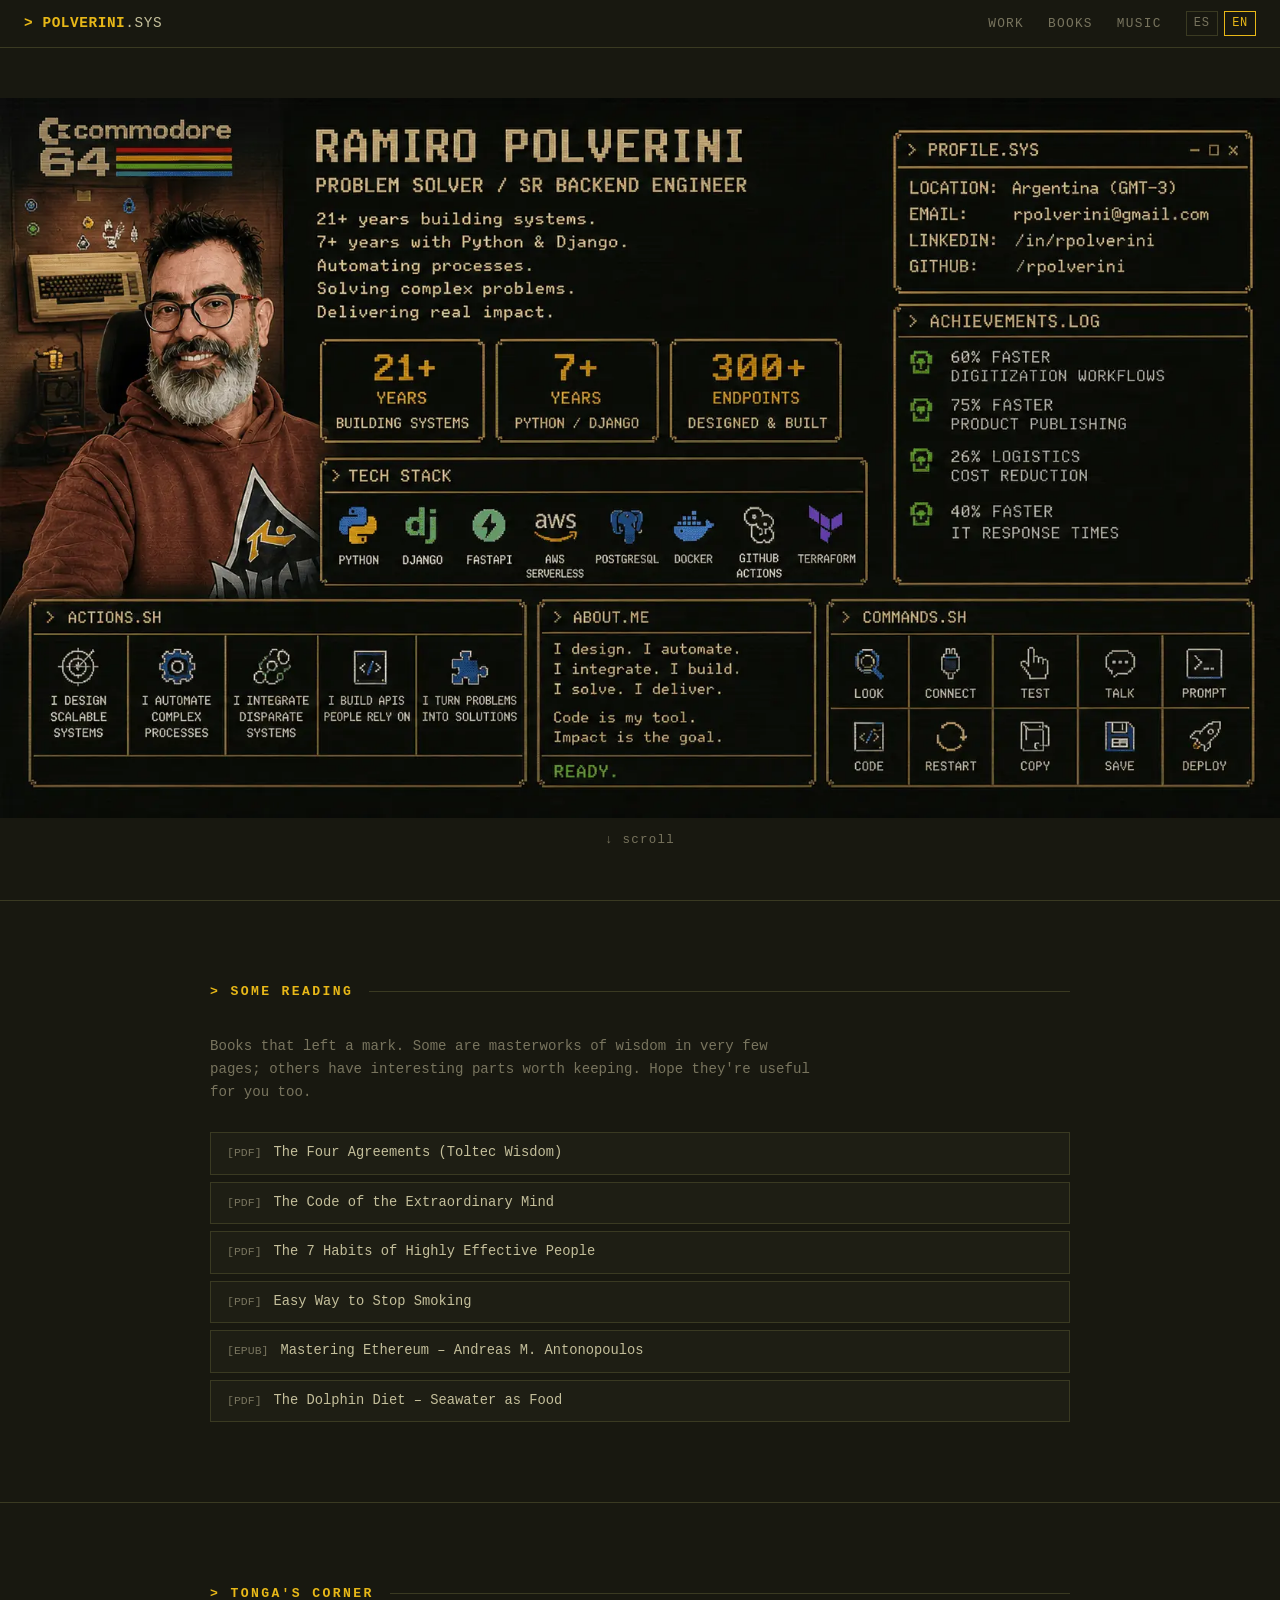
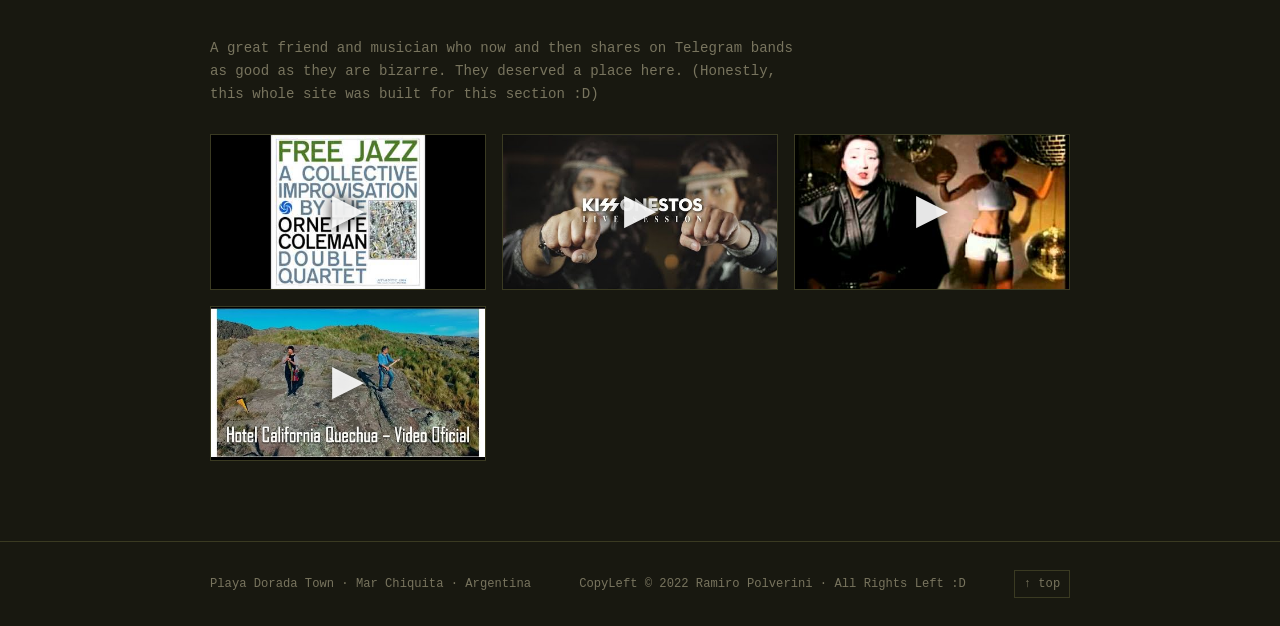
==== en/index.html @ bbb86a29 "Rediseño completo del sitio personal - Nueva estética retro terminal (Commodore 64) basada en el CV " ====
<!doctype html>
<html lang="en">
<head>
  <meta charset="utf-8">
  <meta name="viewport" content="width=device-width, initial-scale=1">
  <title>Ramiro Polverini – SR Backend Engineer</title>
  <meta name="description" content="Personal portfolio of Ramiro Polverini – Problem Solver / SR Backend Engineer. Playa Dorada, Mar Chiquita, Argentina.">
  <link rel="preload" as="image" href="../images/graphic_cv/GraphicCV.legacy.English.webp" type="image/webp">
  <link rel="stylesheet" href="../css/style.css">
</head>
<body>

  <nav class="nav" id="top">
    <a href="#laboral" class="nav-brand">&gt;&nbsp;POLVERINI<span>.SYS</span></a>
    <button class="nav-toggle" id="nav-toggle" aria-label="Menu" aria-expanded="false">&#9776;</button>
    <div class="nav-end" id="nav-end">
      <ul class="nav-links">
        <li><a href="#laboral">Work</a></li>
        <li><a href="#libros">Books</a></li>
        <li><a href="#musica">Music</a></li>
      </ul>
      <div class="nav-lang">
        <a href="../index.html">ES</a>
        <a href="index.html" aria-current="true">EN</a>
      </div>
    </div>
  </nav>

  <main>

    <!-- ═══════════════════════════════════════
         WORK — Graphic CV fullscreen
         ═══════════════════════════════════════ -->
    <section id="laboral">
      <div class="cv-wrap">
        <picture>
          <source srcset="../images/graphic_cv/GraphicCV.legacy.English.webp" type="image/webp">
          <img
            src="../images/graphic_cv/GraphicCV.legacy.English.png"
            alt="Graphic CV – Ramiro Polverini, SR Backend Engineer"
            width="1672"
            height="941"
            fetchpriority="high"
          >
        </picture>

        <!--
          Hotspots on the CV image (PROFILE.SYS, top-right corner).
          Coordinates over 1672×941 image:
            LinkedIn: y≈155-190px (16.5%–20.2%), x≈1062px+ (63.5%)
            GitHub:   y≈193-228px (20.5%–24.2%), x≈1062px+ (63.5%)
          Adjust top/height if the image changes.
        -->
        <a class="cv-link"
           href="https://www.linkedin.com/in/rpolverini/"
           target="_blank" rel="noopener"
           aria-label="LinkedIn – Ramiro Polverini"
           style="top:15%;left:63%;width:35%;height:6%"></a>

        <a class="cv-link"
           href="https://github.com/rpolverini"
           target="_blank" rel="noopener"
           aria-label="GitHub – rpolverini"
           style="top:21%;left:63%;width:35%;height:6%"></a>
      </div>
      <p class="scroll-hint">&#x2193;&nbsp;scroll</p>
    </section>

    <!-- ═══════════════════════════════════════
         BOOKS — Reading Picks
         ═══════════════════════════════════════ -->
    <section id="libros" class="section">
      <div class="section-inner">
        <div class="section-heading"><h2>Some Reading</h2></div>
        <p class="section-desc">
          Books that left a mark. Some are masterworks of wisdom in very
          few pages; others have interesting parts worth keeping.
          Hope they're useful for you too.
        </p>
        <div class="book-list">
          <a class="book-item" href="../libros/los-4acuerdos.pdf">
            The Four Agreements (Toltec Wisdom)
          </a>
          <a class="book-item" href="../libros/El_codigo.pdf">
            The Code of the Extraordinary Mind
          </a>
          <a class="book-item" href="../libros/Los_7_Habitos.pdf">
            The 7 Habits of Highly Effective People
          </a>
          <a class="book-item" href="../libros/Es_facil_dejar_de_fumar.pdf">
            Easy Way to Stop Smoking
          </a>
          <a class="book-item epub" href="../libros/Mastering_Ethereum.epub">
            Mastering Ethereum – Andreas M. Antonopoulos
          </a>
          <a class="book-item" href="../libros/la_dieta_del_delfin.pdf">
            The Dolphin Diet – Seawater as Food
          </a>
        </div>
      </div>
    </section>

    <!-- ═══════════════════════════════════════
         MUSIC — El Rincón del Tonga
         ═══════════════════════════════════════ -->
    <section id="musica" class="section">
      <div class="section-inner">
        <div class="section-heading"><h2>Tonga's Corner</h2></div>
        <p class="section-desc">
          A great friend and musician who now and then shares on Telegram
          bands as good as they are bizarre. They deserved a place here.
          (Honestly, this whole site was built for this section :D)
        </p>
        <div class="yt-grid">
          <a class="yt-card" href="https://www.youtube.com/watch?v=iPDzlSda8P8"
             target="_blank" rel="noopener" aria-label="Watch on YouTube">
            <img src="../images/yt/iPDzlSda8P8.jpg" alt="" width="480" height="360" loading="lazy">
            <span class="yt-play">&#9654;</span>
          </a>
          <a class="yt-card" href="https://www.youtube.com/watch?v=MuTVmB80Cak"
             target="_blank" rel="noopener" aria-label="Watch on YouTube">
            <img src="../images/yt/MuTVmB80Cak.jpg" alt="" width="480" height="360" loading="lazy">
            <span class="yt-play">&#9654;</span>
          </a>
          <a class="yt-card" href="https://www.youtube.com/watch?v=lpZTxSGl_vs"
             target="_blank" rel="noopener" aria-label="Watch on YouTube">
            <img src="../images/yt/lpZTxSGl_vs.jpg" alt="" width="480" height="360" loading="lazy">
            <span class="yt-play">&#9654;</span>
          </a>
          <a class="yt-card" href="https://www.youtube.com/watch?v=5fhE6Aqb_p0"
             target="_blank" rel="noopener" aria-label="Watch on YouTube">
            <img src="../images/yt/5fhE6Aqb_p0.jpg" alt="" width="480" height="360" loading="lazy">
            <span class="yt-play">&#9654;</span>
          </a>
        </div>
      </div>
    </section>

  </main>

  <footer class="site-footer">
    <div class="footer-inner">
      <span>Playa Dorada Town &middot; Mar Chiquita &middot; Argentina</span>
      <span>CopyLeft &copy; 2022 Ramiro Polverini &middot; All Rights Left :D</span>
      <a href="#top" class="back-top">&#x2191;&nbsp;top</a>
    </div>
  </footer>

  <script>
    (function(){
      var btn = document.getElementById('nav-toggle');
      var menu = document.getElementById('nav-end');
      btn.addEventListener('click', function(){
        var open = menu.classList.toggle('open');
        btn.setAttribute('aria-expanded', open);
      });
    })();
  </script>

</body>
</html>
---- css/style.css ----
/* ── RESET ──────────────────────────────────────── */
*, *::before, *::after { box-sizing: border-box; margin: 0; padding: 0; }

/* ── TOKENS ─────────────────────────────────────── */
:root {
  --bg:      #181810;
  --surface: #1e1e14;
  --border:  #3a3a22;
  --text:    #c4bf9b;
  --muted:   #78745e;
  --accent:  #e8b818;
  --green:   #5ab85a;
  --nav-h:   48px;
}

/* ── BASE ────────────────────────────────────────── */
html { scroll-behavior: smooth; }

body {
  background: var(--bg);
  color: var(--text);
  font-family: 'Courier New', Courier, monospace;
  font-size: 16px;
  line-height: 1.65;
}

a { color: var(--accent); text-decoration: none; }
a:hover { color: #f5d050; }

/* ── NAVBAR ──────────────────────────────────────── */
.nav {
  position: fixed;
  top: 0; left: 0; right: 0;
  z-index: 50;
  height: var(--nav-h);
  background: var(--bg);
  border-bottom: 1px solid var(--border);
  display: flex;
  align-items: center;
  padding: 0 1.5rem;
  gap: 1.5rem;
}

.nav-brand {
  color: var(--accent);
  font-weight: bold;
  font-size: 0.9rem;
  letter-spacing: 0.04em;
  flex-shrink: 0;
}
.nav-brand span { color: var(--text); font-weight: normal; }

.nav-end {
  margin-left: auto;
  display: flex;
  align-items: center;
  gap: 1.5rem;
}

.nav-links {
  display: flex;
  align-items: center;
  gap: 1.5rem;
  list-style: none;
}

.nav-links a {
  color: var(--muted);
  font-size: 0.8rem;
  letter-spacing: 0.1em;
  text-transform: uppercase;
  transition: color 0.15s;
}
.nav-links a:hover { color: var(--accent); }

.nav-lang {
  display: flex;
  gap: 0.4rem;
}
.nav-lang a {
  font-size: 0.75rem;
  color: var(--muted);
  border: 1px solid var(--border);
  padding: 0.1rem 0.45rem;
  letter-spacing: 0.05em;
  transition: color 0.15s, border-color 0.15s;
}
.nav-lang a:hover,
.nav-lang a[aria-current] {
  color: var(--accent);
  border-color: var(--accent);
}

.nav-toggle {
  display: none;
  background: none;
  border: 1px solid var(--border);
  color: var(--accent);
  padding: 0.2rem 0.55rem;
  font-size: 1.1rem;
  cursor: pointer;
  font-family: inherit;
  line-height: 1;
  transition: border-color 0.15s;
}
.nav-toggle:hover { border-color: var(--accent); }

/* ── HERO (CV fullscreen) ────────────────────────── */
#laboral {
  padding-top: var(--nav-h);
  min-height: 100vh;
  display: flex;
  flex-direction: column;
  align-items: center;
  justify-content: center;
  background: var(--bg);
}

.cv-wrap {
  position: relative;
  width: 100%;
  max-width: 1672px;
  margin: 0 auto;
}

.cv-wrap img {
  display: block;
  width: 100%;
  height: auto;
}

/* Invisible clickable hotspots on the CV image */
.cv-link {
  position: absolute;
  display: block;
  cursor: pointer;
  border-radius: 2px;
  transition: background 0.15s, outline 0.15s;
}
.cv-link:hover {
  background: rgba(232, 184, 24, 0.10);
  outline: 1px solid rgba(232, 184, 24, 0.30);
}

.scroll-hint {
  margin-top: 0.75rem;
  color: var(--muted);
  font-size: 0.78rem;
  letter-spacing: 0.1em;
  animation: bob 1.8s ease-in-out infinite;
  user-select: none;
}
@keyframes bob {
  0%, 100% { transform: translateY(0); }
  50%       { transform: translateY(5px); }
}

/* ── SECTIONS ────────────────────────────────────── */
.section {
  padding: 5rem 1.5rem;
  border-top: 1px solid var(--border);
}

.section-inner {
  max-width: 860px;
  margin: 0 auto;
}

.section-heading {
  display: flex;
  align-items: center;
  gap: 1rem;
  margin-bottom: 2rem;
}
.section-heading h2 {
  color: var(--accent);
  font-size: 0.82rem;
  letter-spacing: 0.18em;
  text-transform: uppercase;
  white-space: nowrap;
}
.section-heading h2::before { content: '> '; }
.section-heading::after {
  content: '';
  flex: 1;
  height: 1px;
  background: var(--border);
}

.section-desc {
  color: var(--muted);
  font-size: 0.88rem;
  margin-bottom: 1.75rem;
  max-width: 600px;
}

/* ── LIBROS ──────────────────────────────────────── */
.book-list {
  display: flex;
  flex-direction: column;
  gap: 0.45rem;
}

.book-item {
  display: flex;
  align-items: baseline;
  gap: 0.75rem;
  padding: 0.55rem 1rem;
  border: 1px solid var(--border);
  background: var(--surface);
  color: var(--text);
  font-size: 0.86rem;
  transition: border-color 0.15s, color 0.15s, background 0.15s;
}
.book-item::before {
  content: '[PDF]';
  color: var(--muted);
  font-size: 0.72rem;
  flex-shrink: 0;
}
.book-item.epub::before { content: '[EPUB]'; }
.book-item:hover {
  color: var(--accent);
  border-color: var(--accent);
  background: #22221a;
}

/* ── MUSICA ──────────────────────────────────────── */
.yt-grid {
  display: grid;
  grid-template-columns: repeat(auto-fill, minmax(260px, 1fr));
  gap: 1rem;
}

.yt-card {
  position: relative;
  display: block;
  border: 1px solid var(--border);
  overflow: hidden;
  aspect-ratio: 16/9;
  background: var(--surface);
  transition: border-color 0.15s;
}
.yt-card:hover { border-color: var(--accent); }

.yt-card img {
  width: 100%;
  height: 100%;
  object-fit: cover;
  display: block;
  transition: opacity 0.2s;
}
.yt-card:hover img { opacity: 0.72; }

.yt-play {
  position: absolute;
  inset: 0;
  display: flex;
  align-items: center;
  justify-content: center;
  font-size: 2.6rem;
  color: rgba(255, 255, 255, 0.9);
  text-shadow: 0 0 14px rgba(0, 0, 0, 0.85);
  pointer-events: none;
  transition: transform 0.2s;
}
.yt-card:hover .yt-play { transform: scale(1.15); }

/* ── FOOTER ──────────────────────────────────────── */
.site-footer {
  border-top: 1px solid var(--border);
  padding: 1.75rem 1.5rem;
  font-size: 0.76rem;
  color: var(--muted);
}

.footer-inner {
  max-width: 860px;
  margin: 0 auto;
  display: flex;
  justify-content: space-between;
  align-items: center;
  flex-wrap: wrap;
  gap: 0.75rem;
}

.footer-inner a { color: var(--muted); }
.footer-inner a:hover { color: var(--accent); }

.back-top {
  border: 1px solid var(--border);
  padding: 0.2rem 0.55rem;
  transition: color 0.15s, border-color 0.15s;
}
.back-top:hover {
  color: var(--accent) !important;
  border-color: var(--accent);
}

/* ── RESPONSIVE ──────────────────────────────────── */
@media (max-width: 700px) {
  .nav-toggle { display: block; }

  .nav-end {
    display: none;
    flex-direction: column;
    align-items: flex-start;
    position: absolute;
    top: var(--nav-h);
    left: 0; right: 0;
    background: var(--bg);
    border-bottom: 1px solid var(--border);
    padding: 1rem 1.5rem;
    gap: 1rem;
  }
  .nav-end.open { display: flex; }

  .nav-links {
    flex-direction: column;
    align-items: flex-start;
    gap: 0.8rem;
  }

  .section { padding: 3rem 1rem; }
  .yt-grid { grid-template-columns: 1fr; }
}
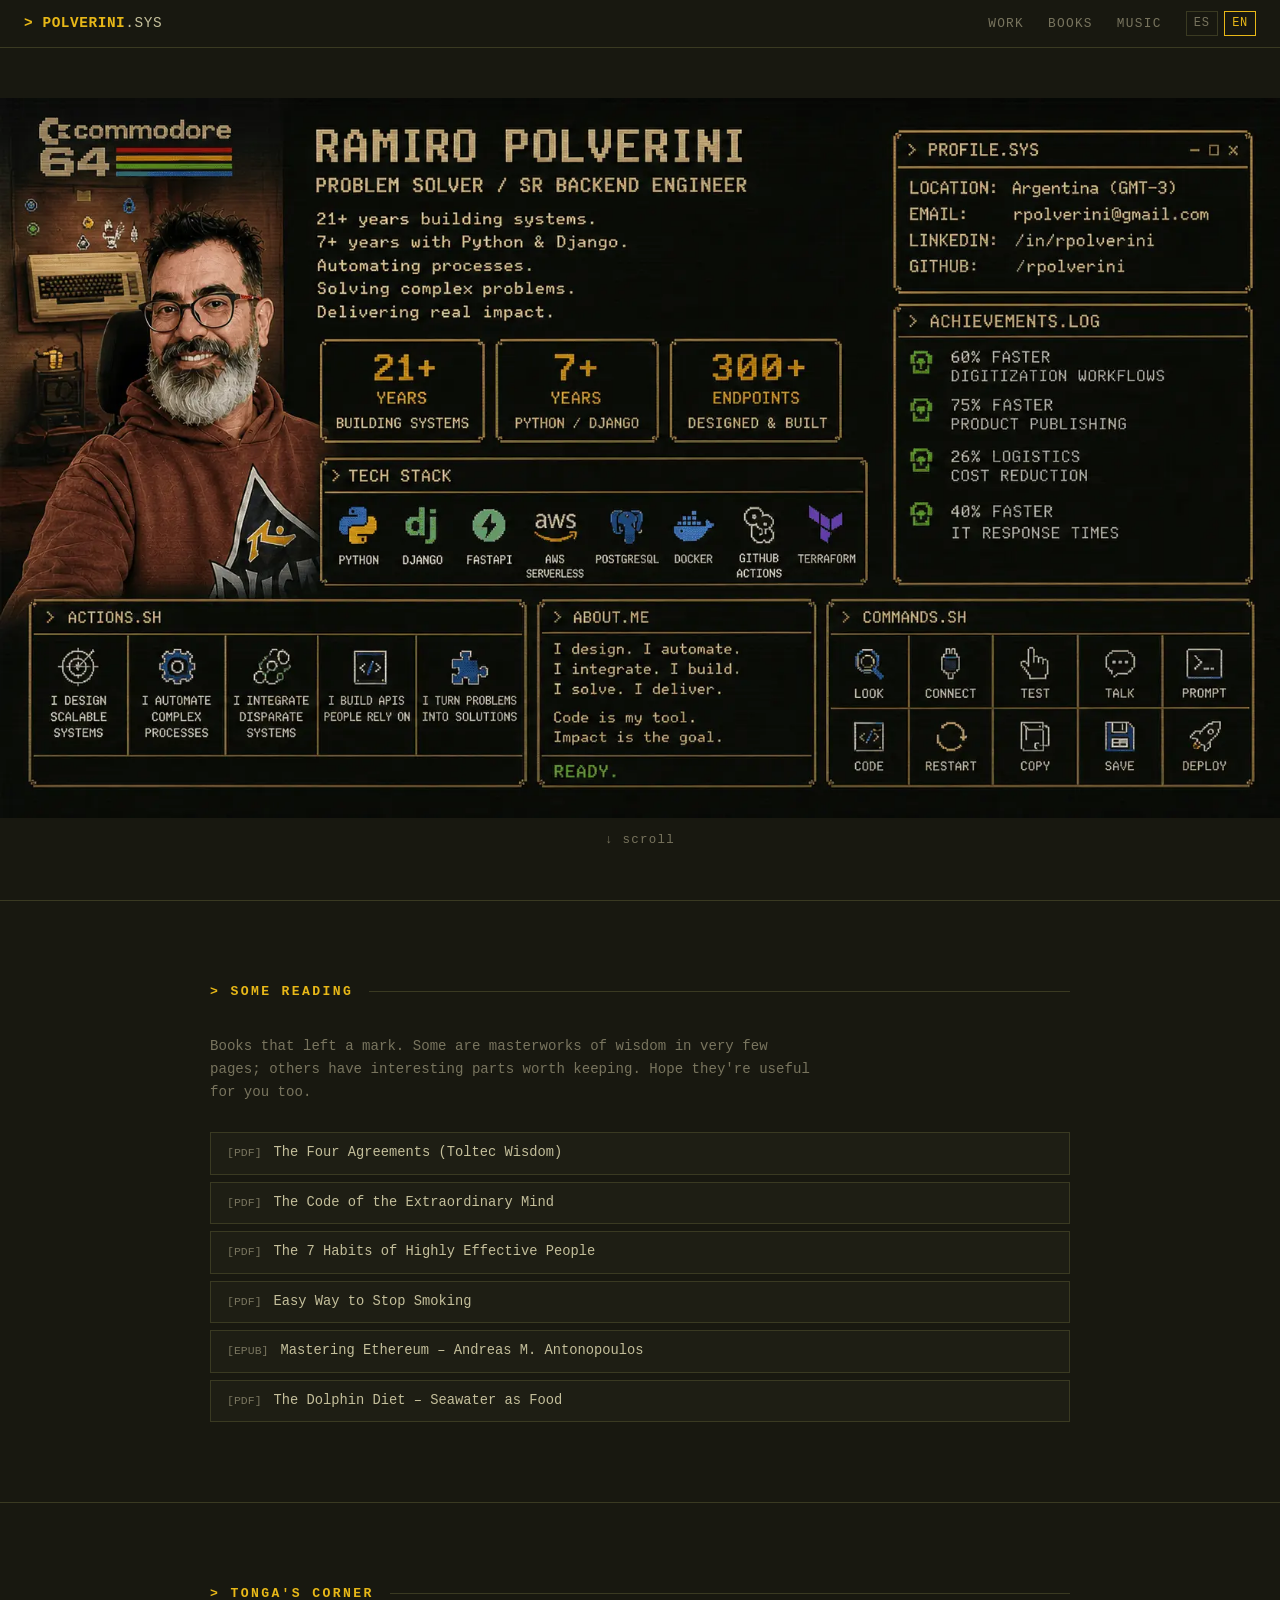
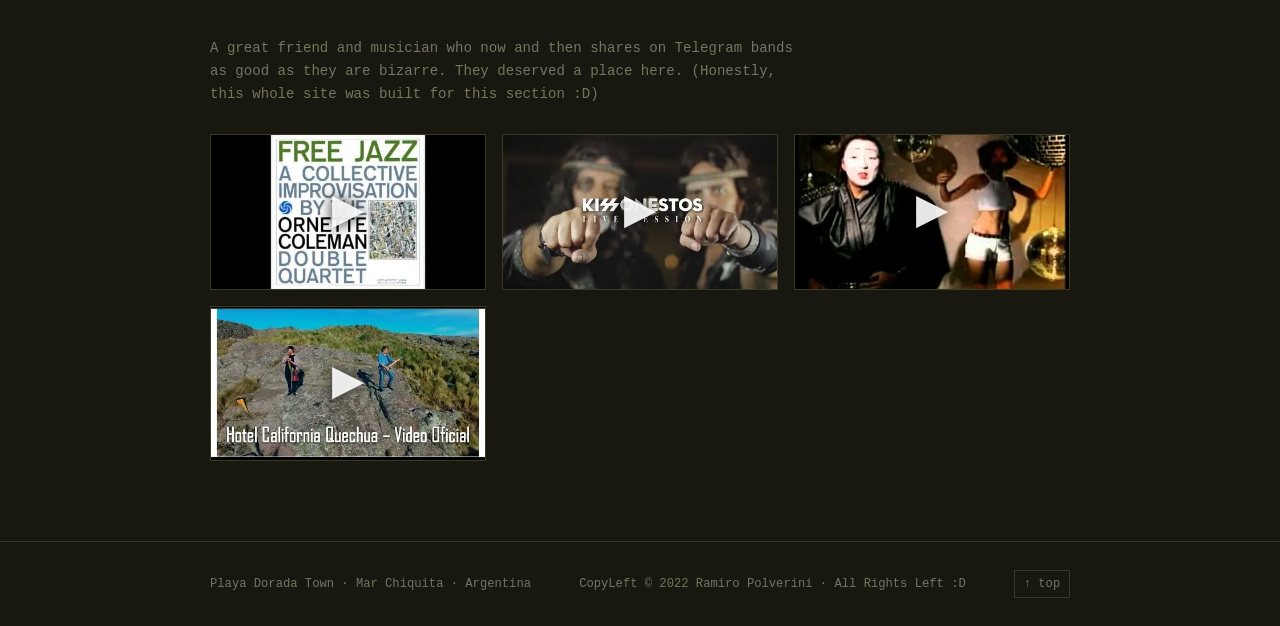
==== commit 3a1d664e: "Optimizaciones PageSpeed: CSS inline, srcset responsive, WebP - CSS inlineado en ambos HTML (elimina" ====
--- a/en/index.html
+++ b/en/index.html
@@ -5,8 +5,88 @@
   <meta name="viewport" content="width=device-width, initial-scale=1">
   <title>Ramiro Polverini – SR Backend Engineer</title>
   <meta name="description" content="Personal portfolio of Ramiro Polverini – Problem Solver / SR Backend Engineer. Playa Dorada, Mar Chiquita, Argentina.">
-  <link rel="preload" as="image" href="../images/graphic_cv/GraphicCV.legacy.English.webp" type="image/webp">
-  <link rel="stylesheet" href="../css/style.css">
+
+  <!-- Preload LCP image with responsive srcset -->
+  <link rel="preload" as="image"
+    imagesrcset="../images/graphic_cv/GraphicCV.legacy.English-840w.webp 840w,
+                 ../images/graphic_cv/GraphicCV.legacy.English.webp 1672w"
+    imagesizes="100vw"
+    fetchpriority="high">
+
+  <style>
+/* ── RESET ──────────────────────────────────────── */
+*,*::before,*::after{box-sizing:border-box;margin:0;padding:0}
+/* ── TOKENS ─────────────────────────────────────── */
+:root{
+  --bg:#181810;--surface:#1e1e14;--border:#3a3a22;
+  --text:#c4bf9b;--muted:#78745e;--accent:#e8b818;
+  --green:#5ab85a;--nav-h:48px
+}
+/* ── BASE ────────────────────────────────────────── */
+html{scroll-behavior:smooth}
+body{background:var(--bg);color:var(--text);font-family:'Courier New',Courier,monospace;font-size:16px;line-height:1.65}
+a{color:var(--accent);text-decoration:none}
+a:hover{color:#f5d050}
+/* ── NAVBAR ──────────────────────────────────────── */
+.nav{position:fixed;top:0;left:0;right:0;z-index:50;height:var(--nav-h);background:var(--bg);border-bottom:1px solid var(--border);display:flex;align-items:center;padding:0 1.5rem;gap:1.5rem}
+.nav-brand{color:var(--accent);font-weight:bold;font-size:.9rem;letter-spacing:.04em;flex-shrink:0}
+.nav-brand span{color:var(--text);font-weight:normal}
+.nav-end{margin-left:auto;display:flex;align-items:center;gap:1.5rem}
+.nav-links{display:flex;align-items:center;gap:1.5rem;list-style:none}
+.nav-links a{color:var(--muted);font-size:.8rem;letter-spacing:.1em;text-transform:uppercase;transition:color .15s}
+.nav-links a:hover{color:var(--accent)}
+.nav-lang{display:flex;gap:.4rem}
+.nav-lang a{font-size:.75rem;color:var(--muted);border:1px solid var(--border);padding:.1rem .45rem;letter-spacing:.05em;transition:color .15s,border-color .15s}
+.nav-lang a:hover,.nav-lang a[aria-current]{color:var(--accent);border-color:var(--accent)}
+.nav-toggle{display:none;background:none;border:1px solid var(--border);color:var(--accent);padding:.2rem .55rem;font-size:1.1rem;cursor:pointer;font-family:inherit;line-height:1;transition:border-color .15s}
+.nav-toggle:hover{border-color:var(--accent)}
+/* ── HERO ────────────────────────────────────────── */
+#laboral{padding-top:var(--nav-h);min-height:100vh;display:flex;flex-direction:column;align-items:center;justify-content:center;background:var(--bg)}
+.cv-wrap{position:relative;width:100%;max-width:1672px;margin:0 auto}
+.cv-wrap img{display:block;width:100%;height:auto}
+.cv-link{position:absolute;display:block;cursor:pointer;border-radius:2px;transition:background .15s,outline .15s}
+.cv-link:hover{background:rgba(232,184,24,.10);outline:1px solid rgba(232,184,24,.30)}
+.scroll-hint{margin-top:.75rem;color:var(--muted);font-size:.78rem;letter-spacing:.1em;animation:bob 1.8s ease-in-out infinite;user-select:none}
+@keyframes bob{0%,100%{transform:translateY(0)}50%{transform:translateY(5px)}}
+/* ── SECTIONS ────────────────────────────────────── */
+.section{padding:5rem 1.5rem;border-top:1px solid var(--border)}
+.section-inner{max-width:860px;margin:0 auto}
+.section-heading{display:flex;align-items:center;gap:1rem;margin-bottom:2rem}
+.section-heading h2{color:var(--accent);font-size:.82rem;letter-spacing:.18em;text-transform:uppercase;white-space:nowrap}
+.section-heading h2::before{content:'> '}
+.section-heading::after{content:'';flex:1;height:1px;background:var(--border)}
+.section-desc{color:var(--muted);font-size:.88rem;margin-bottom:1.75rem;max-width:600px}
+/* ── LIBROS ──────────────────────────────────────── */
+.book-list{display:flex;flex-direction:column;gap:.45rem}
+.book-item{display:flex;align-items:baseline;gap:.75rem;padding:.55rem 1rem;border:1px solid var(--border);background:var(--surface);color:var(--text);font-size:.86rem;transition:border-color .15s,color .15s,background .15s}
+.book-item::before{content:'[PDF]';color:var(--muted);font-size:.72rem;flex-shrink:0}
+.book-item.epub::before{content:'[EPUB]'}
+.book-item:hover{color:var(--accent);border-color:var(--accent);background:#22221a}
+/* ── MUSICA ──────────────────────────────────────── */
+.yt-grid{display:grid;grid-template-columns:repeat(auto-fill,minmax(260px,1fr));gap:1rem}
+.yt-card{position:relative;display:block;border:1px solid var(--border);overflow:hidden;aspect-ratio:16/9;background:var(--surface);transition:border-color .15s}
+.yt-card:hover{border-color:var(--accent)}
+.yt-card img{width:100%;height:100%;object-fit:cover;display:block;transition:opacity .2s}
+.yt-card:hover img{opacity:.72}
+.yt-play{position:absolute;inset:0;display:flex;align-items:center;justify-content:center;font-size:2.6rem;color:rgba(255,255,255,.9);text-shadow:0 0 14px rgba(0,0,0,.85);pointer-events:none;transition:transform .2s}
+.yt-card:hover .yt-play{transform:scale(1.15)}
+/* ── FOOTER ──────────────────────────────────────── */
+.site-footer{border-top:1px solid var(--border);padding:1.75rem 1.5rem;font-size:.76rem;color:var(--muted)}
+.footer-inner{max-width:860px;margin:0 auto;display:flex;justify-content:space-between;align-items:center;flex-wrap:wrap;gap:.75rem}
+.footer-inner a{color:var(--muted)}
+.footer-inner a:hover{color:var(--accent)}
+.back-top{border:1px solid var(--border);padding:.2rem .55rem;transition:color .15s,border-color .15s}
+.back-top:hover{color:var(--accent)!important;border-color:var(--accent)}
+/* ── RESPONSIVE ──────────────────────────────────── */
+@media(max-width:700px){
+  .nav-toggle{display:block}
+  .nav-end{display:none;flex-direction:column;align-items:flex-start;position:absolute;top:var(--nav-h);left:0;right:0;background:var(--bg);border-bottom:1px solid var(--border);padding:1rem 1.5rem;gap:1rem}
+  .nav-end.open{display:flex}
+  .nav-links{flex-direction:column;align-items:flex-start;gap:.8rem}
+  .section{padding:3rem 1rem}
+  .yt-grid{grid-template-columns:1fr}
+}
+  </style>
 </head>
 <body>
 
@@ -28,35 +108,29 @@
 
   <main>
 
-    <!-- ═══════════════════════════════════════
-         WORK — Graphic CV fullscreen
-         ═══════════════════════════════════════ -->
+    <!-- ═══ WORK — Graphic CV fullscreen ═══ -->
     <section id="laboral">
       <div class="cv-wrap">
         <picture>
-          <source srcset="../images/graphic_cv/GraphicCV.legacy.English.webp" type="image/webp">
+          <source type="image/webp"
+            srcset="../images/graphic_cv/GraphicCV.legacy.English-840w.webp 840w,
+                    ../images/graphic_cv/GraphicCV.legacy.English.webp 1672w"
+            sizes="100vw">
           <img
             src="../images/graphic_cv/GraphicCV.legacy.English.png"
             alt="Graphic CV – Ramiro Polverini, SR Backend Engineer"
-            width="1672"
-            height="941"
-            fetchpriority="high"
-          >
+            width="1672" height="941"
+            fetchpriority="high">
         </picture>
-
         <!--
-          Hotspots on the CV image (PROFILE.SYS, top-right corner).
-          Coordinates over 1672×941 image:
-            LinkedIn: y≈155-190px (16.5%–20.2%), x≈1062px+ (63.5%)
-            GitHub:   y≈193-228px (20.5%–24.2%), x≈1062px+ (63.5%)
-          Adjust top/height if the image changes.
+          Hotspots PROFILE.SYS (top-right corner, 1672×941 image).
+          LinkedIn: y≈15.7%, GitHub: y≈20.5%
         -->
         <a class="cv-link"
            href="https://www.linkedin.com/in/rpolverini/"
            target="_blank" rel="noopener"
            aria-label="LinkedIn – Ramiro Polverini"
            style="top:15%;left:63%;width:35%;height:6%"></a>
-
         <a class="cv-link"
            href="https://github.com/rpolverini"
            target="_blank" rel="noopener"
@@ -66,70 +140,65 @@
       <p class="scroll-hint">&#x2193;&nbsp;scroll</p>
     </section>
 
-    <!-- ═══════════════════════════════════════
-         BOOKS — Reading Picks
-         ═══════════════════════════════════════ -->
+    <!-- ═══ BOOKS ═══ -->
     <section id="libros" class="section">
       <div class="section-inner">
         <div class="section-heading"><h2>Some Reading</h2></div>
         <p class="section-desc">
-          Books that left a mark. Some are masterworks of wisdom in very
-          few pages; others have interesting parts worth keeping.
-          Hope they're useful for you too.
+          Books that left a mark. Some are masterworks of wisdom in very few pages;
+          others have interesting parts worth keeping. Hope they're useful for you too.
         </p>
         <div class="book-list">
-          <a class="book-item" href="../libros/los-4acuerdos.pdf">
-            The Four Agreements (Toltec Wisdom)
-          </a>
-          <a class="book-item" href="../libros/El_codigo.pdf">
-            The Code of the Extraordinary Mind
-          </a>
-          <a class="book-item" href="../libros/Los_7_Habitos.pdf">
-            The 7 Habits of Highly Effective People
-          </a>
-          <a class="book-item" href="../libros/Es_facil_dejar_de_fumar.pdf">
-            Easy Way to Stop Smoking
-          </a>
-          <a class="book-item epub" href="../libros/Mastering_Ethereum.epub">
-            Mastering Ethereum – Andreas M. Antonopoulos
-          </a>
-          <a class="book-item" href="../libros/la_dieta_del_delfin.pdf">
-            The Dolphin Diet – Seawater as Food
-          </a>
+          <a class="book-item" href="../libros/los-4acuerdos.pdf">The Four Agreements (Toltec Wisdom)</a>
+          <a class="book-item" href="../libros/El_codigo.pdf">The Code of the Extraordinary Mind</a>
+          <a class="book-item" href="../libros/Los_7_Habitos.pdf">The 7 Habits of Highly Effective People</a>
+          <a class="book-item" href="../libros/Es_facil_dejar_de_fumar.pdf">Easy Way to Stop Smoking</a>
+          <a class="book-item epub" href="../libros/Mastering_Ethereum.epub">Mastering Ethereum – Andreas M. Antonopoulos</a>
+          <a class="book-item" href="../libros/la_dieta_del_delfin.pdf">The Dolphin Diet – Seawater as Food</a>
         </div>
       </div>
     </section>
 
-    <!-- ═══════════════════════════════════════
-         MUSIC — El Rincón del Tonga
-         ═══════════════════════════════════════ -->
+    <!-- ═══ MUSIC ═══ -->
     <section id="musica" class="section">
       <div class="section-inner">
         <div class="section-heading"><h2>Tonga's Corner</h2></div>
         <p class="section-desc">
-          A great friend and musician who now and then shares on Telegram
-          bands as good as they are bizarre. They deserved a place here.
+          A great friend and musician who now and then shares on Telegram bands as good
+          as they are bizarre. They deserved a place here.
           (Honestly, this whole site was built for this section :D)
         </p>
         <div class="yt-grid">
           <a class="yt-card" href="https://www.youtube.com/watch?v=iPDzlSda8P8"
              target="_blank" rel="noopener" aria-label="Watch on YouTube">
-            <img src="../images/yt/iPDzlSda8P8.jpg" alt="" width="480" height="360" loading="lazy">
+            <picture>
+              <source srcset="../images/yt/iPDzlSda8P8.webp" type="image/webp">
+              <img src="../images/yt/iPDzlSda8P8.jpg" alt="" width="480" height="360" loading="lazy">
+            </picture>
             <span class="yt-play">&#9654;</span>
           </a>
           <a class="yt-card" href="https://www.youtube.com/watch?v=MuTVmB80Cak"
              target="_blank" rel="noopener" aria-label="Watch on YouTube">
-            <img src="../images/yt/MuTVmB80Cak.jpg" alt="" width="480" height="360" loading="lazy">
+            <picture>
+              <source srcset="../images/yt/MuTVmB80Cak.webp" type="image/webp">
+              <img src="../images/yt/MuTVmB80Cak.jpg" alt="" width="480" height="360" loading="lazy">
+            </picture>
             <span class="yt-play">&#9654;</span>
           </a>
           <a class="yt-card" href="https://www.youtube.com/watch?v=lpZTxSGl_vs"
              target="_blank" rel="noopener" aria-label="Watch on YouTube">
-            <img src="../images/yt/lpZTxSGl_vs.jpg" alt="" width="480" height="360" loading="lazy">
+            <picture>
+              <source srcset="../images/yt/lpZTxSGl_vs.webp" type="image/webp">
+              <img src="../images/yt/lpZTxSGl_vs.jpg" alt="" width="480" height="360" loading="lazy">
+            </picture>
             <span class="yt-play">&#9654;</span>
           </a>
           <a class="yt-card" href="https://www.youtube.com/watch?v=5fhE6Aqb_p0"
              target="_blank" rel="noopener" aria-label="Watch on YouTube">
-            <img src="../images/yt/5fhE6Aqb_p0.jpg" alt="" width="480" height="360" loading="lazy">
+            <picture>
+              <source srcset="../images/yt/5fhE6Aqb_p0.webp" type="image/webp">
+              <img src="../images/yt/5fhE6Aqb_p0.jpg" alt="" width="480" height="360" loading="lazy">
+            </picture>
             <span class="yt-play">&#9654;</span>
           </a>
         </div>
@@ -148,11 +217,11 @@
 
   <script>
     (function(){
-      var btn = document.getElementById('nav-toggle');
-      var menu = document.getElementById('nav-end');
-      btn.addEventListener('click', function(){
-        var open = menu.classList.toggle('open');
-        btn.setAttribute('aria-expanded', open);
+      var btn=document.getElementById('nav-toggle');
+      var menu=document.getElementById('nav-end');
+      btn.addEventListener('click',function(){
+        var open=menu.classList.toggle('open');
+        btn.setAttribute('aria-expanded',open);
       });
     })();
   </script>
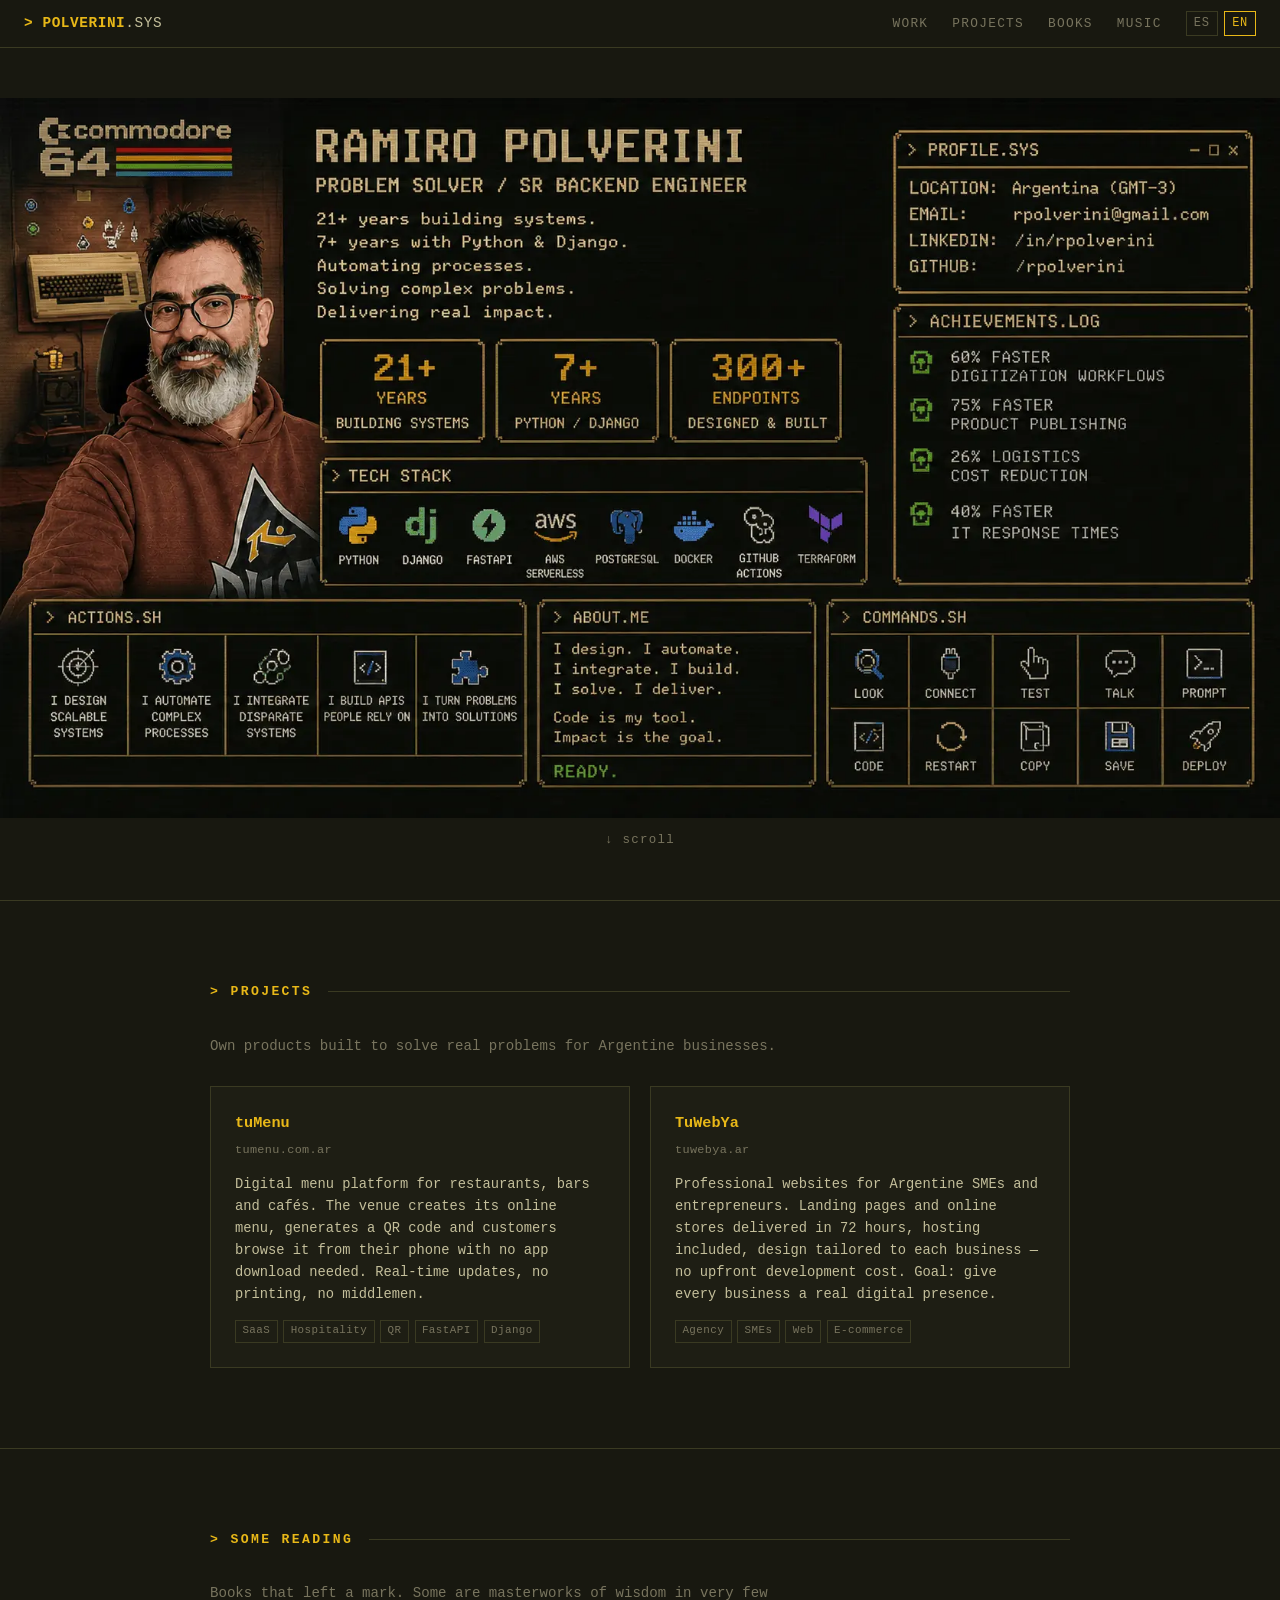
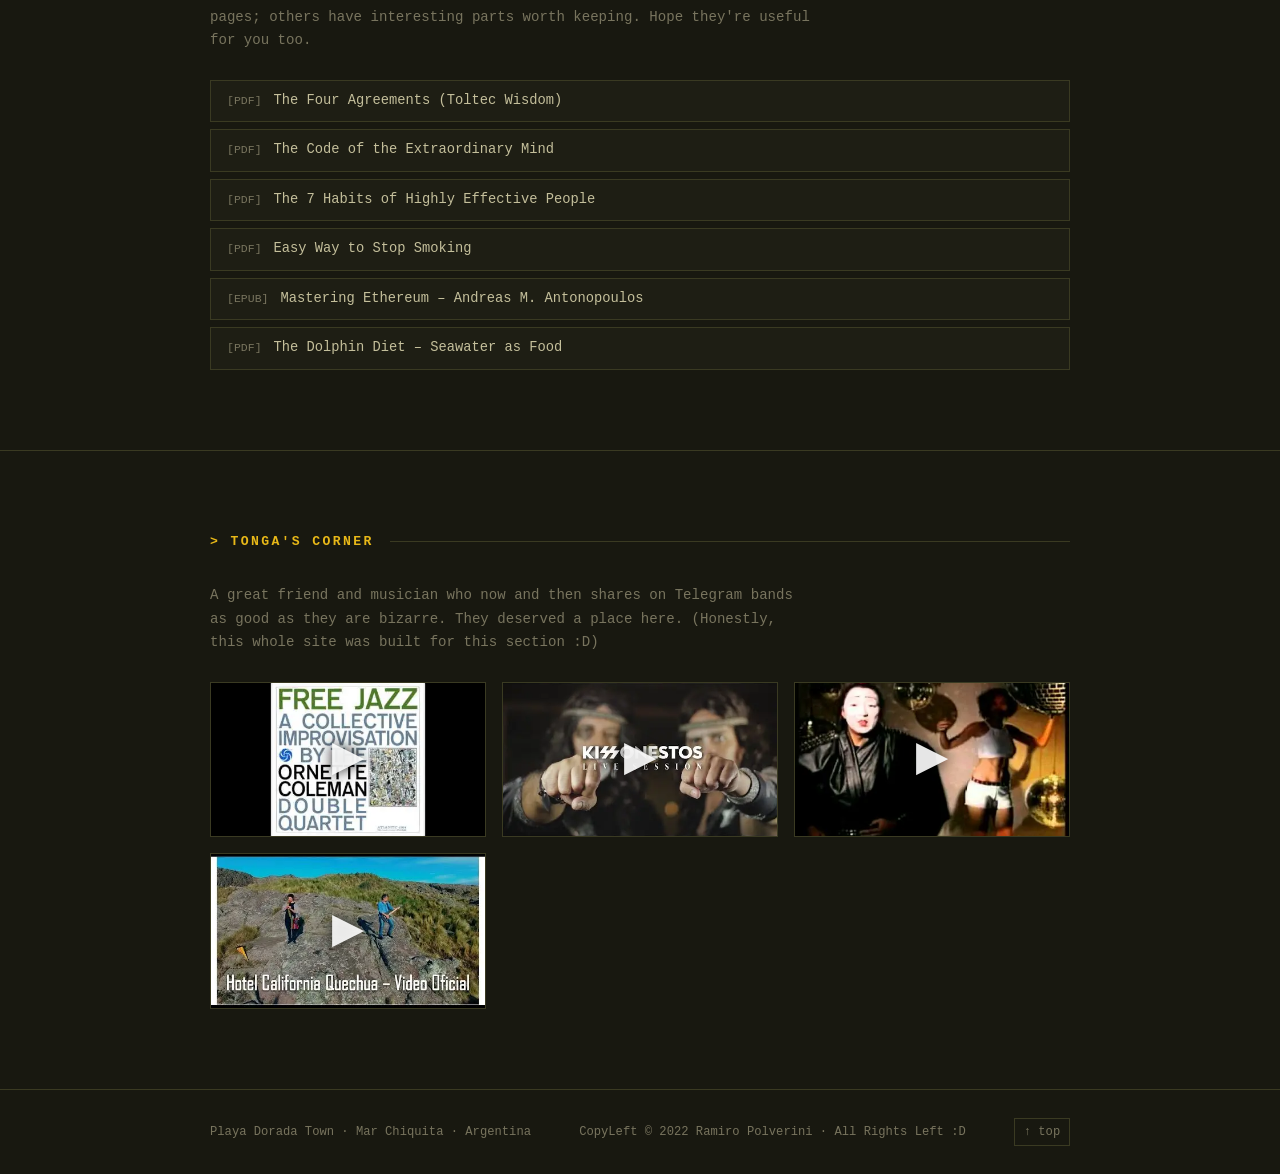
==== commit 24f339ae: "Fix hotspots CV + sección Proyectos (tuMenu / TuWebYa) - Hotspots LinkedIn/GitHub corregidos: left 6" ====
--- a/en/index.html
+++ b/en/index.html
@@ -77,6 +77,16 @@
 .footer-inner a:hover{color:var(--accent)}
 .back-top{border:1px solid var(--border);padding:.2rem .55rem;transition:color .15s,border-color .15s}
 .back-top:hover{color:var(--accent)!important;border-color:var(--accent)}
+/* ── PROYECTOS ───────────────────────────────────── */
+.projects-grid{display:grid;grid-template-columns:repeat(auto-fill,minmax(280px,1fr));gap:1.25rem}
+.project-card{border:1px solid var(--border);background:var(--surface);padding:1.5rem;transition:border-color .15s,background .15s}
+.project-card:hover{border-color:var(--accent);background:#22221a}
+.project-name{color:var(--accent);font-size:.95rem;font-weight:bold;margin-bottom:.3rem}
+.project-url{font-size:.74rem;color:var(--muted);display:block;margin-bottom:.85rem;letter-spacing:.03em}
+.project-url:hover{color:var(--accent)}
+.project-desc{font-size:.86rem;color:var(--text);line-height:1.6}
+.project-tags{margin-top:.85rem;display:flex;flex-wrap:wrap;gap:.35rem}
+.project-tag{font-size:.68rem;color:var(--muted);border:1px solid var(--border);padding:.1rem .4rem;letter-spacing:.04em}
 /* ── RESPONSIVE ──────────────────────────────────── */
 @media(max-width:700px){
   .nav-toggle{display:block}
@@ -96,6 +106,7 @@
     <div class="nav-end" id="nav-end">
       <ul class="nav-links">
         <li><a href="#laboral">Work</a></li>
+        <li><a href="#proyectos">Projects</a></li>
         <li><a href="#libros">Books</a></li>
         <li><a href="#musica">Music</a></li>
       </ul>
@@ -130,14 +141,62 @@
            href="https://www.linkedin.com/in/rpolverini/"
            target="_blank" rel="noopener"
            aria-label="LinkedIn – Ramiro Polverini"
-           style="top:15%;left:63%;width:35%;height:6%"></a>
+           style="top:22%;left:67%;width:30%;height:6%"></a>
         <a class="cv-link"
            href="https://github.com/rpolverini"
            target="_blank" rel="noopener"
            aria-label="GitHub – rpolverini"
-           style="top:21%;left:63%;width:35%;height:6%"></a>
+           style="top:28%;left:67%;width:30%;height:6%"></a>
       </div>
       <p class="scroll-hint">&#x2193;&nbsp;scroll</p>
+    </section>
+
+    <!-- ═══ PROJECTS ═══ -->
+    <section id="proyectos" class="section">
+      <div class="section-inner">
+        <div class="section-heading"><h2>Projects</h2></div>
+        <p class="section-desc">
+          Own products built to solve real problems for Argentine businesses.
+        </p>
+        <div class="projects-grid">
+
+          <div class="project-card">
+            <p class="project-name">tuMenu</p>
+            <a class="project-url" href="https://tumenu.com.ar" target="_blank" rel="noopener">tumenu.com.ar</a>
+            <p class="project-desc">
+              Digital menu platform for restaurants, bars and cafés.
+              The venue creates its online menu, generates a QR code and
+              customers browse it from their phone with no app download needed.
+              Real-time updates, no printing, no middlemen.
+            </p>
+            <div class="project-tags">
+              <span class="project-tag">SaaS</span>
+              <span class="project-tag">Hospitality</span>
+              <span class="project-tag">QR</span>
+              <span class="project-tag">FastAPI</span>
+              <span class="project-tag">Django</span>
+            </div>
+          </div>
+
+          <div class="project-card">
+            <p class="project-name">TuWebYa</p>
+            <a class="project-url" href="https://tuwebya.ar" target="_blank" rel="noopener">tuwebya.ar</a>
+            <p class="project-desc">
+              Professional websites for Argentine SMEs and entrepreneurs.
+              Landing pages and online stores delivered in 72 hours, hosting
+              included, design tailored to each business — no upfront development cost.
+              Goal: give every business a real digital presence.
+            </p>
+            <div class="project-tags">
+              <span class="project-tag">Agency</span>
+              <span class="project-tag">SMEs</span>
+              <span class="project-tag">Web</span>
+              <span class="project-tag">E-commerce</span>
+            </div>
+          </div>
+
+        </div>
+      </div>
     </section>
 
     <!-- ═══ BOOKS ═══ -->
